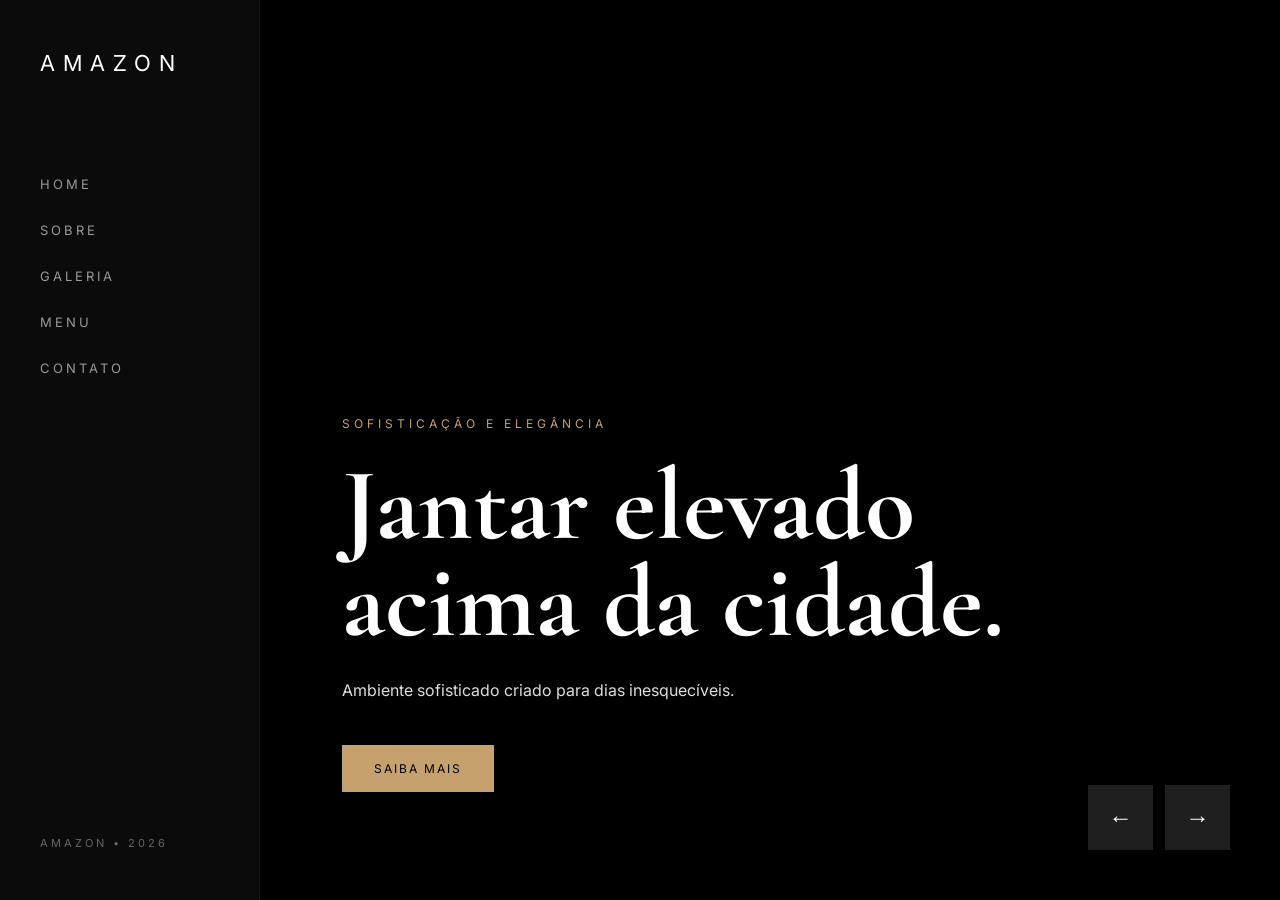
==== index.html @ 86eff101 "Add files via upload" ====
<!DOCTYPE html>
<html lang="pt-br">

<head>
    <meta charset="UTF-8">
    <meta name="viewport" content="width=device-width, initial-scale=1.0">
    <title>AMAZON</title>

    <link rel="preconnect" href="https://fonts.googleapis.com">

    <link href="https://fonts.googleapis.com/css2?family=Cormorant+Garamond:wght@400;500;600;700&family=Inter:wght@300;400;500;600&display=swap" rel="stylesheet">

    <link rel="stylesheet" href="style.css">
</head>

<body>

    <!-- SIDEBAR -->
    <aside class="sidebar">

        <div class="sidebar-top">

            <div class="logo">
                AMAZON
            </div>

            <nav class="sidebar-nav">
                <a href="#">Home</a>
                <a href="#">Sobre</a>
                <a href="#">Galeria</a>
                <a href="#">Menu</a>
                <a href="#">Contato</a>
            </nav>

        </div>

        <div class="sidebar-bottom">
            <span>AMAZON • 2026</span>
        </div>

    </aside>

    <!-- MOBILE HEADER -->
    <header class="mobile-header">

        <div class="logo">
            AMAZON
        </div>

        <div class="menu-toggle">
            <span></span>
            <span></span>
        </div>

    </header>

    <!-- MOBILE MENU -->
    <div class="mobile-menu">

        <a href="#">Home</a>
        <a href="#">Sobre</a>
        <a href="#">Galeria</a>
        <a href="#">Menu</a>
        <a href="#">Contato</a>

    </div>

    <!-- SLIDER -->
    <main class="slider-wrapper">

        <div class="slider">

            <!-- SLIDE 1 -->
            <section class="slide active">

                <img src="https://images.unsplash.com/photo-1517248135467-4c7edcad34c4?q=80&w=2000&auto=format&fit=crop">

                <div class="slide-content">

                    <span class="slide-tag">
                        SOFISTICAÇÃO E ELEGÂNCIA
                    </span>

                    <h1>
                        Jantar elevado acima da cidade.
                    </h1>

                    <p>
                        Ambiente sofisticado criado para dias inesquecíveis.
                    </p>

                    <a href="#" class="btn">
                        Saiba mais
                    </a>

                </div>

            </section>

            <!-- SLIDE 2 -->
            <section class="slide">

                <img src="https://images.unsplash.com/photo-1414235077428-338989a2e8c0?q=80&w=2000&auto=format&fit=crop">

                <div class="slide-content">

                    <span class="slide-tag">
                        GASTRONOMIA EXCLUSIVA
                    </span>

                    <h1>
                        culinária paraense inspirada na elegância.
                    </h1>

                    <p>
                        Pratos regionais elaborados com precisão e criatividade.
                    </p>

                    <a href="#" class="btn">
                        Ver Menu Executivo
                    </a>

                </div>

            </section>

            <!-- SLIDE 3 -->
            <section class="slide">

                <img src="https://images.unsplash.com/photo-1414235077428-338989a2e8c0?q=80&w=2000&auto=format&fit=crop">

                <div class="slide-content">

                    <span class="slide-tag">
                        GASTRONOMIA EXCLUSIVA
                    </span>

                    <h1>
                        culinária paraense inspirada na elegância.
                    </h1>

                    <p>
                        Pratos regionais elaborados com precisão e criatividade.
                    </p>

                    <a href="#" class="btn">
                        Reservas
                    </a>

                </div>

            </section>

        </div>

        <!-- CONTROLS -->
        <div class="slider-controls">

            <button class="prev">
                ←
            </button>

            <button class="next">
                →
            </button>

        </div>

    </main>

    <script src="script.js"></script>

</body>

</html>
---- style.css ----
:root{
    --bg:#0b0b0b;
    --light:#fff;
    --soft:#d0d0d0;
    --gold:#c6a16e;
}

*{
    margin:0;
    padding:0;
    box-sizing:border-box;
}

body{
    background:black;
    font-family:'Inter',sans-serif;
    overflow:hidden;
}

/* SIDEBAR */

.sidebar{
    position:fixed;
    left:0;
    top:0;

    width:260px;
    height:100vh;

    background:#0b0b0b;

    border-right:1px solid rgba(255,255,255,0.06);

    padding:50px 40px;

    z-index:1000;

    display:flex;
    flex-direction:column;
    justify-content:space-between;
}

.logo{
    color:white;
    font-size:22px;
    letter-spacing:8px;
}

.sidebar-nav{
    margin-top:100px;

    display:flex;
    flex-direction:column;
    gap:30px;
}

.sidebar-nav a{
    color:#999;
    text-decoration:none;

    font-size:13px;
    letter-spacing:3px;
    text-transform:uppercase;

    transition:0.4s;
}

.sidebar-nav a:hover{
    color:white;
    transform:translateX(6px);
}

.sidebar-bottom{
    color:#666;
    font-size:11px;
    letter-spacing:3px;
}

/* SLIDER */

.slider-wrapper{
    margin-left:260px;
    width:calc(100% - 260px);
    height:100vh;

    position:relative;

    overflow:hidden;
}

.slider{
    display:flex;
    height:100%;

    transition:1s cubic-bezier(.77,0,.18,1);
}

.slide{
    min-width:100%;
    height:100vh;

    position:relative;

    overflow:hidden;
}

.slide img{
    width:100%;
    height:100%;
    object-fit:cover;

    transform:scale(1.05);

    animation:zoom 8s ease infinite alternate;
}

.slide::after{
    content:'';
    position:absolute;
    inset:0;

    background:linear-gradient(rgba(0,0,0,0.2), rgba(0,0,0,0.65));
}

/* CONTENT */

.slide-content{
    position:absolute;

    left:8%;
    bottom:12%;

    z-index:10;

    max-width:700px;

    color:white;
}

.slide-tag{
    color:var(--gold);

    letter-spacing:4px;
    font-size:12px;

    text-transform:uppercase;
}

.slide-content h1{
    font-family:'Cormorant Garamond', serif;

    font-size:clamp(60px,8vw,120px);

    line-height:0.95;

    margin:25px 0;
}

.slide-content p{
    max-width:550px;

    color:#ddd;

    line-height:1.8;

    margin-bottom:40px;
}

/* BUTTON */

.btn{
    display:inline-block;

    padding:16px 32px;

    background:var(--gold);
    color:black;

    text-decoration:none;

    letter-spacing:2px;
    font-size:12px;
    text-transform:uppercase;

    transition:0.4s;
}

.btn:hover{
    transform:translateY(-4px);
}

/* CONTROLS */

.slider-controls{
    position:absolute;

    right:50px;
    bottom:50px;

    display:flex;
    gap:12px;

    z-index:20;
}

.slider-controls button{
    width:65px;
    height:65px;

    border:none;

    background:rgba(255,255,255,0.12);

    backdrop-filter:blur(10px);

    color:white;

    font-size:24px;

    cursor:pointer;

    transition:0.4s;
}

.slider-controls button:hover{
    background:white;
    color:black;
}

/* MOBILE */

.mobile-header{
    display:none;
}

.mobile-menu{
    display:none;
}

/* ANIMATION */

@keyframes zoom{

    from{
        transform:scale(1.05);
    }

    to{
        transform:scale(1.15);
    }

}

/* RESPONSIVE */

@media(max-width:900px){

    body{
        overflow:auto;
    }

    .sidebar{
        display:none;
    }

    .slider-wrapper{
        margin-left:0;
        width:100%;
    }

    .mobile-header{
        position:fixed;

        top:0;
        left:0;

        width:100%;

        padding:25px;

        z-index:2000;

        display:flex;
        justify-content:space-between;
        align-items:center;
    }

    .menu-toggle{
        width:40px;
        display:flex;
        flex-direction:column;
        gap:8px;
        cursor:pointer;
    }

    .menu-toggle span{
        width:100%;
        height:1px;
        background:white;
    }

    .mobile-menu{
        position:fixed;

        inset:0;

        background:#0b0b0b;

        z-index:1900;

        display:flex;
        flex-direction:column;
        justify-content:center;
        align-items:center;

        gap:35px;

        opacity:0;
        visibility:hidden;

        transition:0.5s;
    }

    .mobile-menu.active{
        opacity:1;
        visibility:visible;
    }

    .mobile-menu a{
        color:white;
        text-decoration:none;

        font-size:36px;

        font-family:'Cormorant Garamond', serif;
    }

    .slide-content{
        left:25px;
        right:25px;
        bottom:80px;
    }

    .slide-content h1{
        font-size:58px;
    }

    .slider-controls{
        right:25px;
        bottom:25px;
    }

}
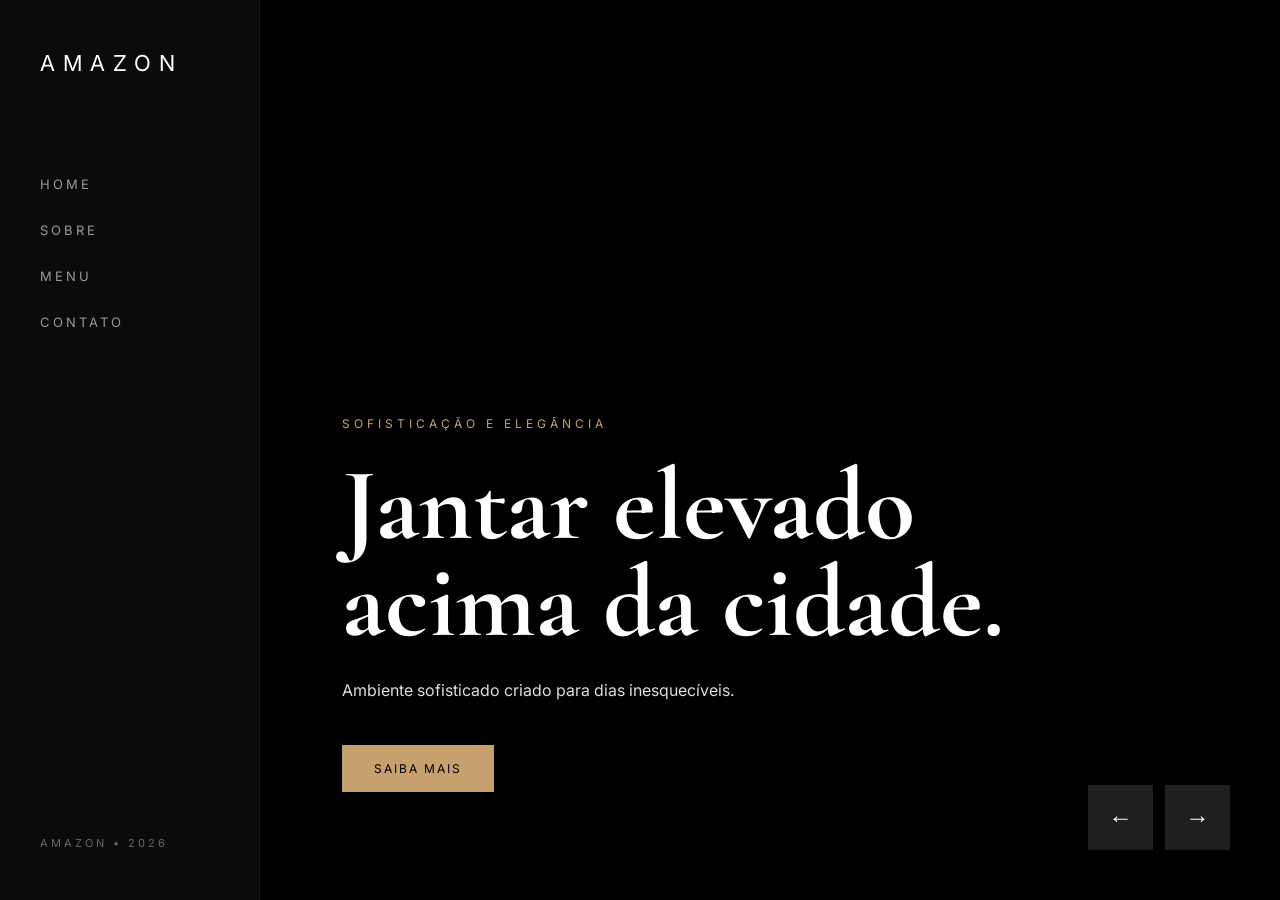
==== commit bbfdc7da: "Update index.html" ====
--- a/index.html
+++ b/index.html
@@ -25,11 +25,10 @@
             </div>
 
             <nav class="sidebar-nav">
-                <a href="#">Home</a>
-                <a href="#">Sobre</a>
-                <a href="#">Galeria</a>
-                <a href="#">Menu</a>
-                <a href="#">Contato</a>
+                <a href="#home">Home</a>
+                <a href="about.html">Sobre</a>
+                <a href="menu.html">Menu</a>
+                <a href="contato.html">Contato</a>
             </nav>
 
         </div>
@@ -172,4 +171,4 @@
 
 </body>
 
-</html>+</html>
